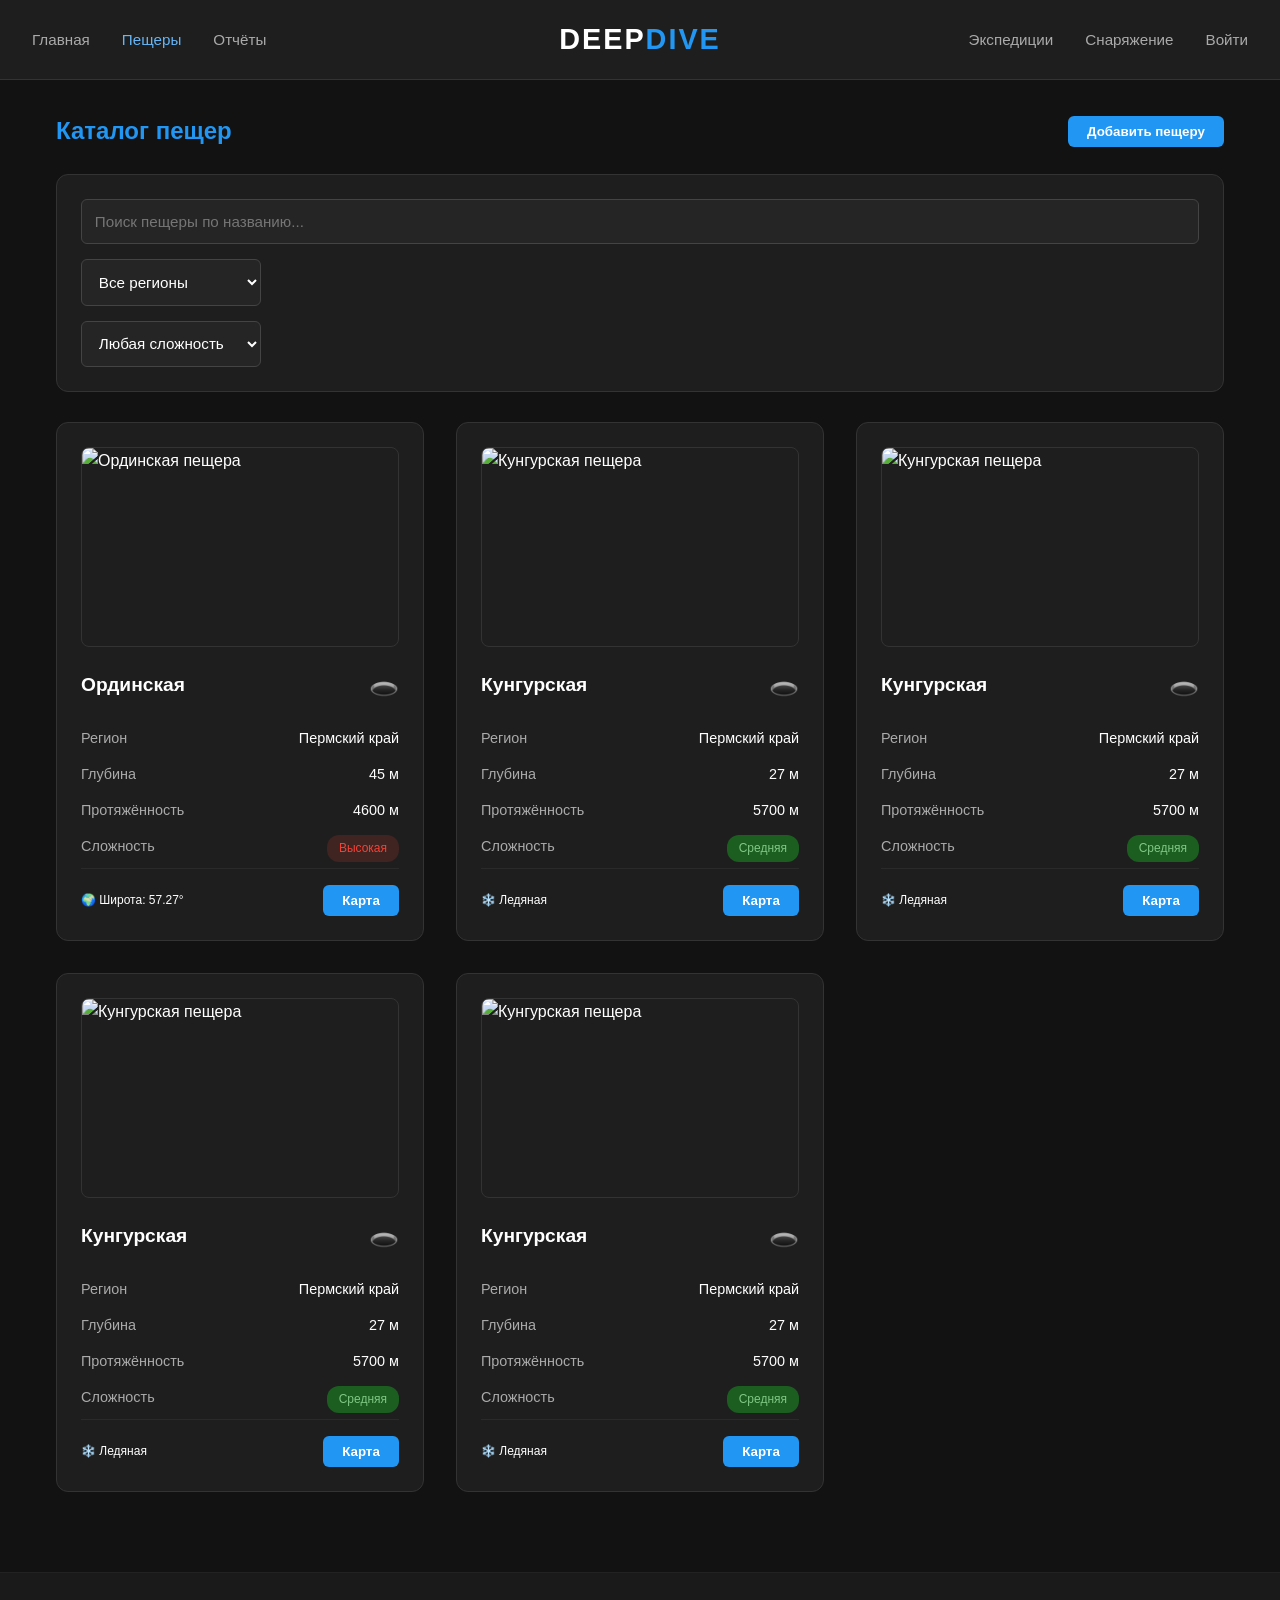
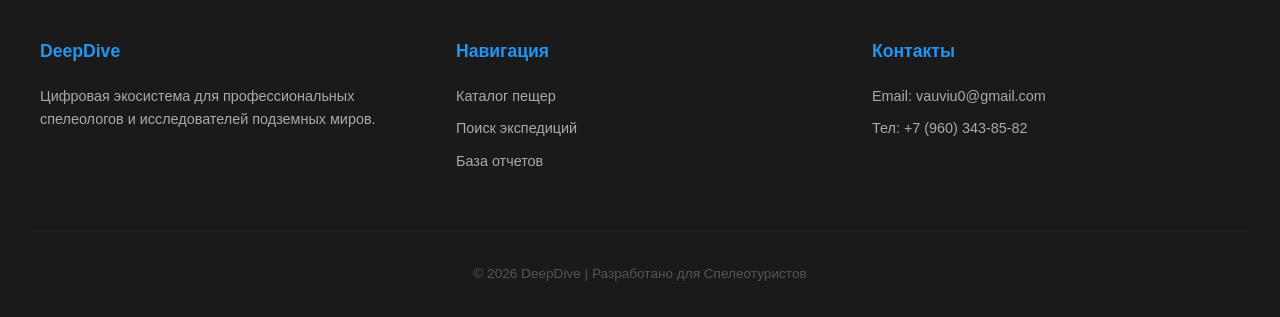
==== DeepDive/caves.html @ 84e42717 "Add files via upload" ====
<!DOCTYPE html>
<html lang="ru">
<head>
    <meta charset="UTF-8">
    <meta name="viewport" content="width=device-width, initial-scale=1.0">
    <title>DeepDive | Каталог пещер</title>
    <link rel="stylesheet" href="style.css">
    <script src="script.js" defer></script>
</head>
<body>

<header>
    <div class="nav-container">
        <ul class="nav-group left">
            <li><a href="index.html">Главная</a></li>
            <li><a href="caves.html" class="active">Пещеры</a></li>
            <li><a href="reports.html">Отчёты</a></li>
        </ul>

        <div class="logo" onclick="window.location.href='index.html'">
            <span class="white">DEEP</span>DIVE
        </div>

        <ul class="nav-group right">
            <li><a href="expeditions.html">Экспедиции</a></li>
            <li><a href="equipment.html">Снаряжение</a></li>
            <li><a href="auth.html">Войти</a></li>
        </ul>
    </div>
</header>

<main class="container">
    <div style="display: flex; justify-content: space-between; align-items: center; margin-bottom: 1.5rem;">
        <h2 style="color: var(--blue-primary);">Каталог пещер</h2>
        <button class="btn" onclick="alert('Форма добавления пещеры находится в разработке')">Добавить пещеру</button>
    </div>

    <!-- Фильтры (согласно ТЗ) -->
    <div class="card" style="margin-bottom: 30px; display: flex; gap: 15px; flex-wrap: wrap;">
        <div style="flex: 1; min-width: 200px;">
            <input type="text" id="cave-search" placeholder="Поиск пещеры по названию...">
        </div>
        <div style="width: 180px;">
            <select id="cave-region">
                <option value="">Все регионы</option>
                <option value="Пермский край">Пермский край</option>
            </select>
        </div>
        <div style="width: 180px;">
            <select id="cave-difficulty">
                <option value="">Любая сложность</option>
                <option value="Высокая">Высокая</option>
                <option value="Средняя">Средняя</option>
            </select>
        </div>
    </div>

    <div class="grid">
        <!-- Карточка 1  -->
        <div class="card cave-card" data-region="Пермский край" data-difficulty="Высокая">
            <img src="https://i.pinimg.com/originals/84/03/4c/84034cae8a15e53cc6349360bd6f9656.png?nii=t" alt="Ординская пещера" class="card-image">
            <div style="display: flex; justify-content: space-between; align-items: center; margin-bottom: 1rem;">
                <span style="font-size: 1.2rem; font-weight: 600; color: #fff;">Ординская</span>
                <span style="color: var(--blue-primary); font-size: 1.5rem;">🕳️</span>
            </div>
            <div style="margin: 0.4rem 0; display: flex; justify-content: space-between; font-size: 0.9rem;">
                <span style="color: var(--text-muted);">Регион</span><span>Пермский край</span>
            </div>
            <div style="margin: 0.4rem 0; display: flex; justify-content: space-between; font-size: 0.9rem;">
                <span style="color: var(--text-muted);">Глубина</span><span>45 м</span>
            </div>
            <div style="margin: 0.4rem 0; display: flex; justify-content: space-between; font-size: 0.9rem;">
                <span style="color: var(--text-muted);">Протяжённость</span><span>4600 м</span>
            </div>
            <div style="margin: 0.4rem 0; display: flex; justify-content: space-between; font-size: 0.9rem;">
                <span style="color: var(--text-muted);">Сложность</span>
                <span style="background: rgba(244, 67, 54, 0.15); color: #f44336; padding: 0.25rem 0.75rem; border-radius: 12px; font-size: 0.75rem;">Высокая</span>
            </div>
            <div style="margin-top: auto; padding-top: 1rem; border-top: 1px solid #2a2a2a; font-size: 0.75rem; display: flex; justify-content: space-between; align-items: center;">
                <span>🌍 Широта: 57.27°</span>
                <button class="btn" onclick="alert('Открыта карта пещеры Ординская')">Карта</button>
            </div>
        </div>

        <!-- Карточка 2  -->
        <div class="card cave-card" data-region="Пермский край" data-difficulty="Средняя">
            <img src="https://i.pinimg.com/originals/84/03/4c/84034cae8a15e53cc6349360bd6f9656.png?nii=t" alt="Кунгурская пещера" class="card-image">
            <div style="display: flex; justify-content: space-between; align-items: center; margin-bottom: 1rem;">
                <span style="font-size: 1.2rem; font-weight: 600; color: #fff;">Кунгурская</span>
                <span style="color: var(--blue-primary); font-size: 1.5rem;">🕳️</span>
            </div>
            <div style="margin: 0.4rem 0; display: flex; justify-content: space-between; font-size: 0.9rem;">
                <span style="color: var(--text-muted);">Регион</span><span>Пермский край</span>
            </div>
            <div style="margin: 0.4rem 0; display: flex; justify-content: space-between; font-size: 0.9rem;">
                <span style="color: var(--text-muted);">Глубина</span><span>27 м</span>
            </div>
            <div style="margin: 0.4rem 0; display: flex; justify-content: space-between; font-size: 0.9rem;">
                <span style="color: var(--text-muted);">Протяжённость</span><span>5700 м</span>
            </div>
            <div style="margin: 0.4rem 0; display: flex; justify-content: space-between; font-size: 0.9rem;">
                <span style="color: var(--text-muted);">Сложность</span>
                <span style="background: #1b5e20; color: #81c784; padding: 0.25rem 0.75rem; border-radius: 12px; font-size: 0.75rem;">Средняя</span>
            </div>
            <div style="margin-top: auto; padding-top: 1rem; border-top: 1px solid #2a2a2a; font-size: 0.75rem; display: flex; justify-content: space-between; align-items: center;">
                <span>❄️ Ледяная</span>
                <button class="btn" onclick="alert('Открыта карта пещеры Кунгурская')">Карта</button>
            </div>
        </div>
        <!-- Карточка 3 -->
        <div class="card cave-card" data-region="Пермский край" data-difficulty="Средняя">
            <img src="https://i.pinimg.com/originals/84/03/4c/84034cae8a15e53cc6349360bd6f9656.png?nii=t" alt="Кунгурская пещера" class="card-image">
            <div style="display: flex; justify-content: space-between; align-items: center; margin-bottom: 1rem;">
                <span style="font-size: 1.2rem; font-weight: 600; color: #fff;">Кунгурская</span>
                <span style="color: var(--blue-primary); font-size: 1.5rem;">🕳️</span>
            </div>
            <div style="margin: 0.4rem 0; display: flex; justify-content: space-between; font-size: 0.9rem;">
                <span style="color: var(--text-muted);">Регион</span><span>Пермский край</span>
            </div>
            <div style="margin: 0.4rem 0; display: flex; justify-content: space-between; font-size: 0.9rem;">
                <span style="color: var(--text-muted);">Глубина</span><span>27 м</span>
            </div>
            <div style="margin: 0.4rem 0; display: flex; justify-content: space-between; font-size: 0.9rem;">
                <span style="color: var(--text-muted);">Протяжённость</span><span>5700 м</span>
            </div>
            <div style="margin: 0.4rem 0; display: flex; justify-content: space-between; font-size: 0.9rem;">
                <span style="color: var(--text-muted);">Сложность</span>
                <span style="background: #1b5e20; color: #81c784; padding: 0.25rem 0.75rem; border-radius: 12px; font-size: 0.75rem;">Средняя</span>
            </div>
            <div style="margin-top: auto; padding-top: 1rem; border-top: 1px solid #2a2a2a; font-size: 0.75rem; display: flex; justify-content: space-between; align-items: center;">
                <span>❄️ Ледяная</span>
                <button class="btn" onclick="alert('Открыта карта пещеры Кунгурская')">Карта</button>
            </div>
        </div>
        <!-- Карточка 4 -->
        <div class="card cave-card" data-region="Пермский край" data-difficulty="Средняя">
            <img src="https://i.pinimg.com/originals/84/03/4c/84034cae8a15e53cc6349360bd6f9656.png?nii=t" alt="Кунгурская пещера" class="card-image">
            <div style="display: flex; justify-content: space-between; align-items: center; margin-bottom: 1rem;">
                <span style="font-size: 1.2rem; font-weight: 600; color: #fff;">Кунгурская</span>
                <span style="color: var(--blue-primary); font-size: 1.5rem;">🕳️</span>
            </div>
            <div style="margin: 0.4rem 0; display: flex; justify-content: space-between; font-size: 0.9rem;">
                <span style="color: var(--text-muted);">Регион</span><span>Пермский край</span>
            </div>
            <div style="margin: 0.4rem 0; display: flex; justify-content: space-between; font-size: 0.9rem;">
                <span style="color: var(--text-muted);">Глубина</span><span>27 м</span>
            </div>
            <div style="margin: 0.4rem 0; display: flex; justify-content: space-between; font-size: 0.9rem;">
                <span style="color: var(--text-muted);">Протяжённость</span><span>5700 м</span>
            </div>
            <div style="margin: 0.4rem 0; display: flex; justify-content: space-between; font-size: 0.9rem;">
                <span style="color: var(--text-muted);">Сложность</span>
                <span style="background: #1b5e20; color: #81c784; padding: 0.25rem 0.75rem; border-radius: 12px; font-size: 0.75rem;">Средняя</span>
            </div>
            <div style="margin-top: auto; padding-top: 1rem; border-top: 1px solid #2a2a2a; font-size: 0.75rem; display: flex; justify-content: space-between; align-items: center;">
                <span>❄️ Ледяная</span>
                <button class="btn" onclick="alert('Открыта карта пещеры Кунгурская')">Карта</button>
            </div>
        </div>
        <!-- Карточка 5 -->
        <div class="card cave-card" data-region="Пермский край" data-difficulty="Средняя">
            <img src="https://i.pinimg.com/originals/84/03/4c/84034cae8a15e53cc6349360bd6f9656.png?nii=t" alt="Кунгурская пещера" class="card-image">
            <div style="display: flex; justify-content: space-between; align-items: center; margin-bottom: 1rem;">
                <span style="font-size: 1.2rem; font-weight: 600; color: #fff;">Кунгурская</span>
                <span style="color: var(--blue-primary); font-size: 1.5rem;">🕳️</span>
            </div>
            <div style="margin: 0.4rem 0; display: flex; justify-content: space-between; font-size: 0.9rem;">
                <span style="color: var(--text-muted);">Регион</span><span>Пермский край</span>
            </div>
            <div style="margin: 0.4rem 0; display: flex; justify-content: space-between; font-size: 0.9rem;">
                <span style="color: var(--text-muted);">Глубина</span><span>27 м</span>
            </div>
            <div style="margin: 0.4rem 0; display: flex; justify-content: space-between; font-size: 0.9rem;">
                <span style="color: var(--text-muted);">Протяжённость</span><span>5700 м</span>
            </div>
            <div style="margin: 0.4rem 0; display: flex; justify-content: space-between; font-size: 0.9rem;">
                <span style="color: var(--text-muted);">Сложность</span>
                <span style="background: #1b5e20; color: #81c784; padding: 0.25rem 0.75rem; border-radius: 12px; font-size: 0.75rem;">Средняя</span>
            </div>
            <div style="margin-top: auto; padding-top: 1rem; border-top: 1px solid #2a2a2a; font-size: 0.75rem; display: flex; justify-content: space-between; align-items: center;">
                <span>❄️ Ледяная</span>
                <button class="btn" onclick="alert('Открыта карта пещеры Кунгурская')">Карта</button>
            </div>
        </div>
    </div>
</main>

<footer>
    <div class="footer-content">
        <div class="footer-section">
            <h4>DeepDive</h4>
            <p>Цифровая экосистема для профессиональных спелеологов и исследователей подземных миров.</p>
        </div>
        <div class="footer-section">
            <h4>Навигация</h4>
            <ul style="list-style: none;">
                <li><a href="caves.html">Каталог пещер</a></li>
                <li><a href="expeditions.html">Поиск экспедиций</a></li>
                <li><a href="reports.html">База отчетов</a></li>
            </ul>
        </div>
        <div class="footer-section">
            <h4>Контакты</h4>
            <p>Email: vauviu0@gmail.com</p>
            <p>Тел: +7 (960) 343-85-82</p>
        </div>
    </div>
    <div class="footer-bottom">
        &copy; 2026 DeepDive | Разработано для Спелеотуристов
    </div>
</footer>

</body>
</html>
---- DeepDive/style.css ----
/* --- Системные переменные (Цвета и шрифты) --- */
:root {
    --bg-main: #121212;
    --bg-card: #1e1e1e;
    --bg-panel: #1a1a1a;
    --text-main: #ffffff;
    --text-muted: #aaaaaa;
    --blue-primary: #2196f3;
    --blue-light: #64b5f6;
    --transition: all 0.3s ease;
}

/* --- Базовые сбросы --- */
* {
    margin: 0;
    padding: 0;
    box-sizing: border-box;
}

body {
    background-color: var(--bg-main);
    color: var(--text-main);
    font-family: 'Segoe UI', Tahoma, Geneva, Verdana, sans-serif;
    line-height: 1.6;
}

.container {
    max-width: 1200px;
    margin: 2rem auto;
    padding: 0 1rem;
    min-height: calc(100vh - 300px); /* Чтобы футер не прыгал вверх */
}

/* --- Навигация 3 справа / 3 слева + Лого по центру --- */
header {
    background: var(--bg-card);
    padding: 0 2rem;
    border-bottom: 1px solid #333;
    position: sticky;
    top: 0;
    z-index: 100;
    height: 80px;
}

.nav-container {
    display: flex;
    justify-content: space-between;
    align-items: center;
    max-width: 1400px;
    margin: 0 auto;
    height: 100%;
}

.nav-group {
    display: flex;
    list-style: none;
    gap: 2rem;
    flex: 1;
}

.nav-group.left { justify-content: flex-start; }
.nav-group.right { justify-content: flex-end; }

.nav-group a {
    text-decoration: none;
    color: var(--text-muted);
    font-size: 0.95rem;
    font-weight: 500;
    transition: var(--transition);
}

.nav-group a:hover, .nav-group a.active {
    color: var(--blue-light);
}

/* Центрированный логотип */
.logo {
    font-size: 1.8rem;
    font-weight: 800;
    color: var(--blue-primary);
    letter-spacing: 2px;
    text-align: center;
    padding: 0 2rem;
    cursor: pointer;
    user-select: none;
}

.logo span.white {
    color: #ffffff; /* Белый DEEP */
}

/* --- Сетка и Карточки --- */
.grid {
    display: grid;
    grid-template-columns: repeat(auto-fit, minmax(300px, 1fr));
    gap: 2rem;
    margin-top: 1.5rem;
}

.card {
    background: var(--bg-card);
    border: 1px solid #333;
    border-radius: 12px;
    padding: 1.5rem;
    display: flex;
    flex-direction: column;
    transition: var(--transition);
}

.card:hover {
    transform: translateY(-5px);
    border-color: var(--blue-primary);
    box-shadow: 0 8px 24px rgba(33, 150, 243, 0.1);
}

/* Изображения пещер в карточках */
.card-image {
    width: 100%;
    height: 200px;
    border-radius: 8px;
    margin-bottom: 1.2rem;
    object-fit: cover;
    border: 1px solid #333;
}

/* --- Кнопки --- */
.btn {
    background: var(--blue-primary);
    color: #fff;
    border: none;
    padding: 0.5rem 1.2rem;
    border-radius: 6px;
    cursor: pointer;
    font-weight: 600;
    transition: var(--transition);
}

.btn:hover {
    background: var(--blue-light);
}

/* --- Таблицы (для Снаряжения) --- */
table {
    width: 100%;
    border-collapse: collapse;
    margin-top: 1rem;
    text-align: left;
}

th, td {
    padding: 1rem;
    border-bottom: 1px solid #333;
}

th {
    color: var(--blue-primary);
    font-weight: 600;
}

/* --- Формы (для Авторизации) --- */
input, select {
    width: 100%;
    padding: 0.8rem;
    background: #252525;
    border: 1px solid #444;
    border-radius: 6px;
    color: #fff;
    font-size: 0.95rem;
    transition: var(--transition);
}

input:focus, select:focus {
    outline: none;
    border-color: var(--blue-primary);
}

/* --- Подвал сайта (Футер) --- */
footer {
    background: var(--bg-panel);
    padding: 4rem 2rem 2rem;
    border-top: 1px solid #222;
    margin-top: 5rem;
}

.footer-content {
    max-width: 1200px;
    margin: 0 auto;
    display: grid;
    grid-template-columns: repeat(auto-fit, minmax(250px, 1fr));
    gap: 3rem;
}

.footer-section h4 {
    color: var(--blue-primary);
    margin-bottom: 1.2rem;
    font-size: 1.1rem;
}

.footer-section p, .footer-section li, .footer-section a {
    font-size: 0.9rem;
    color: var(--text-muted);
    margin-bottom: 0.6rem;
    text-decoration: none;
}

.footer-section a:hover {
    color: var(--blue-light);
}

.footer-bottom {
    text-align: center;
    margin-top: 3rem;
    padding-top: 2rem;
    border-top: 1px solid #222;
    font-size: 0.85rem;
    color: #555;
}
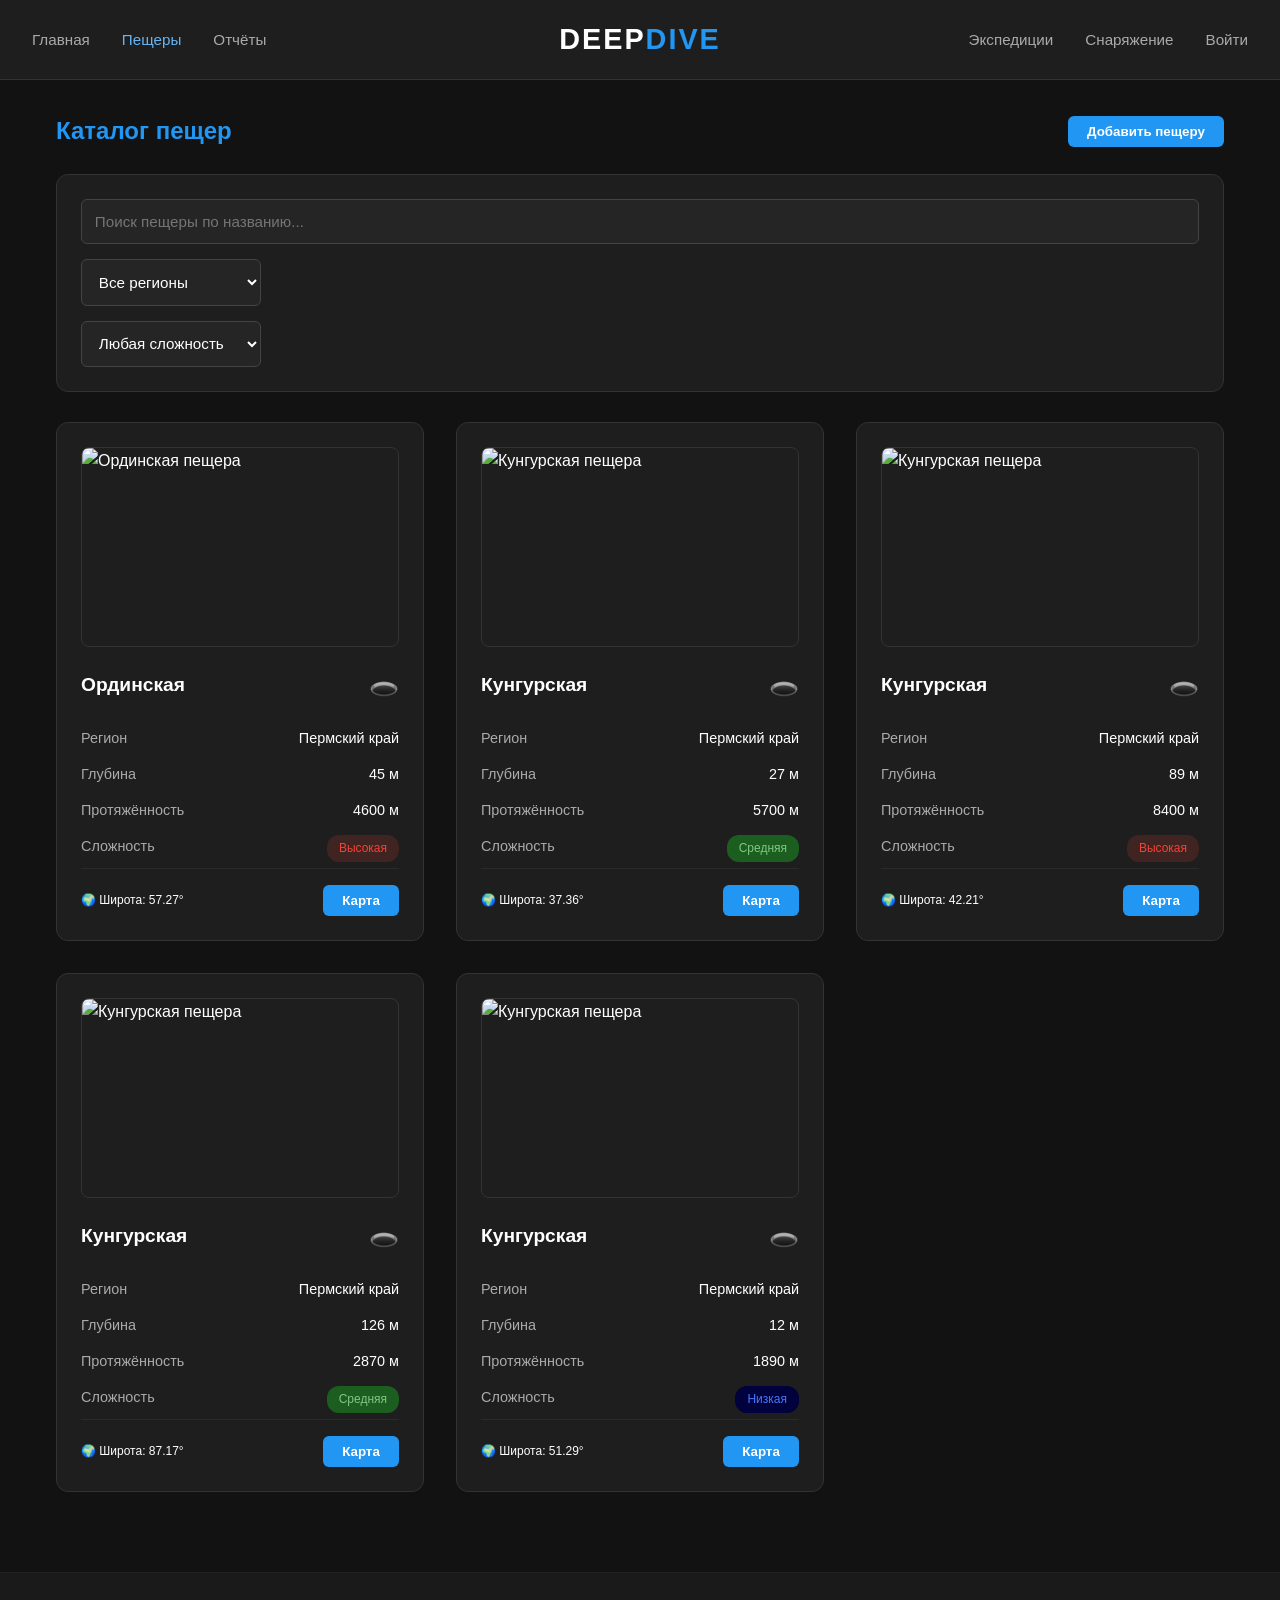
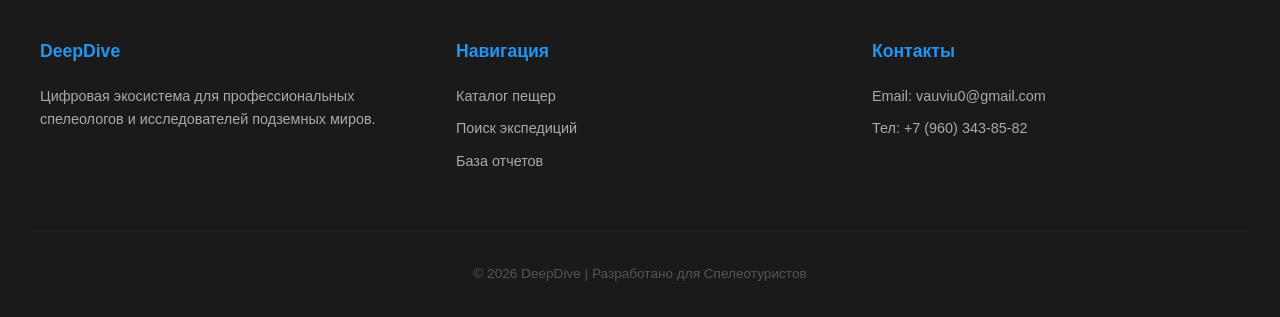
==== commit f89aaaf9: "Add files via upload" ====
--- a/DeepDive/caves.html
+++ b/DeepDive/caves.html
@@ -84,7 +84,7 @@
 
         <!-- Карточка 2  -->
         <div class="card cave-card" data-region="Пермский край" data-difficulty="Средняя">
-            <img src="https://i.pinimg.com/originals/84/03/4c/84034cae8a15e53cc6349360bd6f9656.png?nii=t" alt="Кунгурская пещера" class="card-image">
+            <img src="https://avatars.mds.yandex.net/i?id=b53e180e10e41d98dad751e45b128c09_l-10266303-images-thumbs&n=13" alt="Кунгурская пещера" class="card-image">
             <div style="display: flex; justify-content: space-between; align-items: center; margin-bottom: 1rem;">
                 <span style="font-size: 1.2rem; font-weight: 600; color: #fff;">Кунгурская</span>
                 <span style="color: var(--blue-primary); font-size: 1.5rem;">🕳️</span>
@@ -103,82 +103,82 @@
                 <span style="background: #1b5e20; color: #81c784; padding: 0.25rem 0.75rem; border-radius: 12px; font-size: 0.75rem;">Средняя</span>
             </div>
             <div style="margin-top: auto; padding-top: 1rem; border-top: 1px solid #2a2a2a; font-size: 0.75rem; display: flex; justify-content: space-between; align-items: center;">
-                <span>❄️ Ледяная</span>
+                <span>🌍 Широта: 37.36°</span>
                 <button class="btn" onclick="alert('Открыта карта пещеры Кунгурская')">Карта</button>
             </div>
         </div>
         <!-- Карточка 3 -->
         <div class="card cave-card" data-region="Пермский край" data-difficulty="Средняя">
-            <img src="https://i.pinimg.com/originals/84/03/4c/84034cae8a15e53cc6349360bd6f9656.png?nii=t" alt="Кунгурская пещера" class="card-image">
-            <div style="display: flex; justify-content: space-between; align-items: center; margin-bottom: 1rem;">
-                <span style="font-size: 1.2rem; font-weight: 600; color: #fff;">Кунгурская</span>
-                <span style="color: var(--blue-primary); font-size: 1.5rem;">🕳️</span>
-            </div>
-            <div style="margin: 0.4rem 0; display: flex; justify-content: space-between; font-size: 0.9rem;">
-                <span style="color: var(--text-muted);">Регион</span><span>Пермский край</span>
-            </div>
-            <div style="margin: 0.4rem 0; display: flex; justify-content: space-between; font-size: 0.9rem;">
-                <span style="color: var(--text-muted);">Глубина</span><span>27 м</span>
-            </div>
-            <div style="margin: 0.4rem 0; display: flex; justify-content: space-between; font-size: 0.9rem;">
-                <span style="color: var(--text-muted);">Протяжённость</span><span>5700 м</span>
+            <img src="https://img.freepik.com/free-photo/stony-beach-landscape_23-2151716243.jpg?semt=ais_hybrid&w=740" alt="Кунгурская пещера" class="card-image">
+            <div style="display: flex; justify-content: space-between; align-items: center; margin-bottom: 1rem;">
+                <span style="font-size: 1.2rem; font-weight: 600; color: #fff;">Кунгурская</span>
+                <span style="color: var(--blue-primary); font-size: 1.5rem;">🕳️</span>
+            </div>
+            <div style="margin: 0.4rem 0; display: flex; justify-content: space-between; font-size: 0.9rem;">
+                <span style="color: var(--text-muted);">Регион</span><span>Пермский край</span>
+            </div>
+            <div style="margin: 0.4rem 0; display: flex; justify-content: space-between; font-size: 0.9rem;">
+                <span style="color: var(--text-muted);">Глубина</span><span>89 м</span>
+            </div>
+            <div style="margin: 0.4rem 0; display: flex; justify-content: space-between; font-size: 0.9rem;">
+                <span style="color: var(--text-muted);">Протяжённость</span><span>8400 м</span>
+            </div>
+            <div style="margin: 0.4rem 0; display: flex; justify-content: space-between; font-size: 0.9rem;">
+                <span style="color: var(--text-muted);">Сложность</span>
+                <span style="background: rgba(244, 67, 54, 0.15); color: #f44336; padding: 0.25rem 0.75rem; border-radius: 12px; font-size: 0.75rem;">Высокая</span>
+            </div>
+            <div style="margin-top: auto; padding-top: 1rem; border-top: 1px solid #2a2a2a; font-size: 0.75rem; display: flex; justify-content: space-between; align-items: center;">
+                <span>🌍 Широта: 42.21°</span>
+                <button class="btn" onclick="alert('Открыта карта пещеры Кунгурская')">Карта</button>
+            </div>
+        </div>
+        <!-- Карточка 4 -->
+        <div class="card cave-card" data-region="Пермский край" data-difficulty="Средняя">
+            <img src="https://img.freepik.com/premium-vector/crystal-cave-with-hidden-treasures_907300-809.jpg?semt=ais_hybrid&w=740&q=80" alt="Кунгурская пещера" class="card-image">
+            <div style="display: flex; justify-content: space-between; align-items: center; margin-bottom: 1rem;">
+                <span style="font-size: 1.2rem; font-weight: 600; color: #fff;">Кунгурская</span>
+                <span style="color: var(--blue-primary); font-size: 1.5rem;">🕳️</span>
+            </div>
+            <div style="margin: 0.4rem 0; display: flex; justify-content: space-between; font-size: 0.9rem;">
+                <span style="color: var(--text-muted);">Регион</span><span>Пермский край</span>
+            </div>
+            <div style="margin: 0.4rem 0; display: flex; justify-content: space-between; font-size: 0.9rem;">
+                <span style="color: var(--text-muted);">Глубина</span><span>126 м</span>
+            </div>
+            <div style="margin: 0.4rem 0; display: flex; justify-content: space-between; font-size: 0.9rem;">
+                <span style="color: var(--text-muted);">Протяжённость</span><span>2870 м</span>
             </div>
             <div style="margin: 0.4rem 0; display: flex; justify-content: space-between; font-size: 0.9rem;">
                 <span style="color: var(--text-muted);">Сложность</span>
                 <span style="background: #1b5e20; color: #81c784; padding: 0.25rem 0.75rem; border-radius: 12px; font-size: 0.75rem;">Средняя</span>
             </div>
             <div style="margin-top: auto; padding-top: 1rem; border-top: 1px solid #2a2a2a; font-size: 0.75rem; display: flex; justify-content: space-between; align-items: center;">
-                <span>❄️ Ледяная</span>
-                <button class="btn" onclick="alert('Открыта карта пещеры Кунгурская')">Карта</button>
-            </div>
-        </div>
-        <!-- Карточка 4 -->
-        <div class="card cave-card" data-region="Пермский край" data-difficulty="Средняя">
-            <img src="https://i.pinimg.com/originals/84/03/4c/84034cae8a15e53cc6349360bd6f9656.png?nii=t" alt="Кунгурская пещера" class="card-image">
-            <div style="display: flex; justify-content: space-between; align-items: center; margin-bottom: 1rem;">
-                <span style="font-size: 1.2rem; font-weight: 600; color: #fff;">Кунгурская</span>
-                <span style="color: var(--blue-primary); font-size: 1.5rem;">🕳️</span>
-            </div>
-            <div style="margin: 0.4rem 0; display: flex; justify-content: space-between; font-size: 0.9rem;">
-                <span style="color: var(--text-muted);">Регион</span><span>Пермский край</span>
-            </div>
-            <div style="margin: 0.4rem 0; display: flex; justify-content: space-between; font-size: 0.9rem;">
-                <span style="color: var(--text-muted);">Глубина</span><span>27 м</span>
-            </div>
-            <div style="margin: 0.4rem 0; display: flex; justify-content: space-between; font-size: 0.9rem;">
-                <span style="color: var(--text-muted);">Протяжённость</span><span>5700 м</span>
-            </div>
-            <div style="margin: 0.4rem 0; display: flex; justify-content: space-between; font-size: 0.9rem;">
-                <span style="color: var(--text-muted);">Сложность</span>
-                <span style="background: #1b5e20; color: #81c784; padding: 0.25rem 0.75rem; border-radius: 12px; font-size: 0.75rem;">Средняя</span>
-            </div>
-            <div style="margin-top: auto; padding-top: 1rem; border-top: 1px solid #2a2a2a; font-size: 0.75rem; display: flex; justify-content: space-between; align-items: center;">
-                <span>❄️ Ледяная</span>
+                <span>🌍 Широта: 87.17°</span>
                 <button class="btn" onclick="alert('Открыта карта пещеры Кунгурская')">Карта</button>
             </div>
         </div>
         <!-- Карточка 5 -->
         <div class="card cave-card" data-region="Пермский край" data-difficulty="Средняя">
-            <img src="https://i.pinimg.com/originals/84/03/4c/84034cae8a15e53cc6349360bd6f9656.png?nii=t" alt="Кунгурская пещера" class="card-image">
-            <div style="display: flex; justify-content: space-between; align-items: center; margin-bottom: 1rem;">
-                <span style="font-size: 1.2rem; font-weight: 600; color: #fff;">Кунгурская</span>
-                <span style="color: var(--blue-primary); font-size: 1.5rem;">🕳️</span>
-            </div>
-            <div style="margin: 0.4rem 0; display: flex; justify-content: space-between; font-size: 0.9rem;">
-                <span style="color: var(--text-muted);">Регион</span><span>Пермский край</span>
-            </div>
-            <div style="margin: 0.4rem 0; display: flex; justify-content: space-between; font-size: 0.9rem;">
-                <span style="color: var(--text-muted);">Глубина</span><span>27 м</span>
-            </div>
-            <div style="margin: 0.4rem 0; display: flex; justify-content: space-between; font-size: 0.9rem;">
-                <span style="color: var(--text-muted);">Протяжённость</span><span>5700 м</span>
-            </div>
-            <div style="margin: 0.4rem 0; display: flex; justify-content: space-between; font-size: 0.9rem;">
-                <span style="color: var(--text-muted);">Сложность</span>
-                <span style="background: #1b5e20; color: #81c784; padding: 0.25rem 0.75rem; border-radius: 12px; font-size: 0.75rem;">Средняя</span>
-            </div>
-            <div style="margin-top: auto; padding-top: 1rem; border-top: 1px solid #2a2a2a; font-size: 0.75rem; display: flex; justify-content: space-between; align-items: center;">
-                <span>❄️ Ледяная</span>
+            <img src="https://i.pinimg.com/originals/f0/a9/7a/f0a97ace5ad199ac240c62d57011eac8.jpg?nii=t" alt="Кунгурская пещера" class="card-image">
+            <div style="display: flex; justify-content: space-between; align-items: center; margin-bottom: 1rem;">
+                <span style="font-size: 1.2rem; font-weight: 600; color: #fff;">Кунгурская</span>
+                <span style="color: var(--blue-primary); font-size: 1.5rem;">🕳️</span>
+            </div>
+            <div style="margin: 0.4rem 0; display: flex; justify-content: space-between; font-size: 0.9rem;">
+                <span style="color: var(--text-muted);">Регион</span><span>Пермский край</span>
+            </div>
+            <div style="margin: 0.4rem 0; display: flex; justify-content: space-between; font-size: 0.9rem;">
+                <span style="color: var(--text-muted);">Глубина</span><span>12 м</span>
+            </div>
+            <div style="margin: 0.4rem 0; display: flex; justify-content: space-between; font-size: 0.9rem;">
+                <span style="color: var(--text-muted);">Протяжённость</span><span>1890 м</span>
+            </div>
+            <div style="margin: 0.4rem 0; display: flex; justify-content: space-between; font-size: 0.9rem;">
+                <span style="color: var(--text-muted);">Сложность</span>
+                <span style="background: #00013d; color: #4678ff; padding: 0.25rem 0.75rem; border-radius: 12px; font-size: 0.75rem;">Низкая</span>
+            </div>
+            <div style="margin-top: auto; padding-top: 1rem; border-top: 1px solid #2a2a2a; font-size: 0.75rem; display: flex; justify-content: space-between; align-items: center;">
+                <span>🌍 Широта: 51.29°</span>
                 <button class="btn" onclick="alert('Открыта карта пещеры Кунгурская')">Карта</button>
             </div>
         </div>
